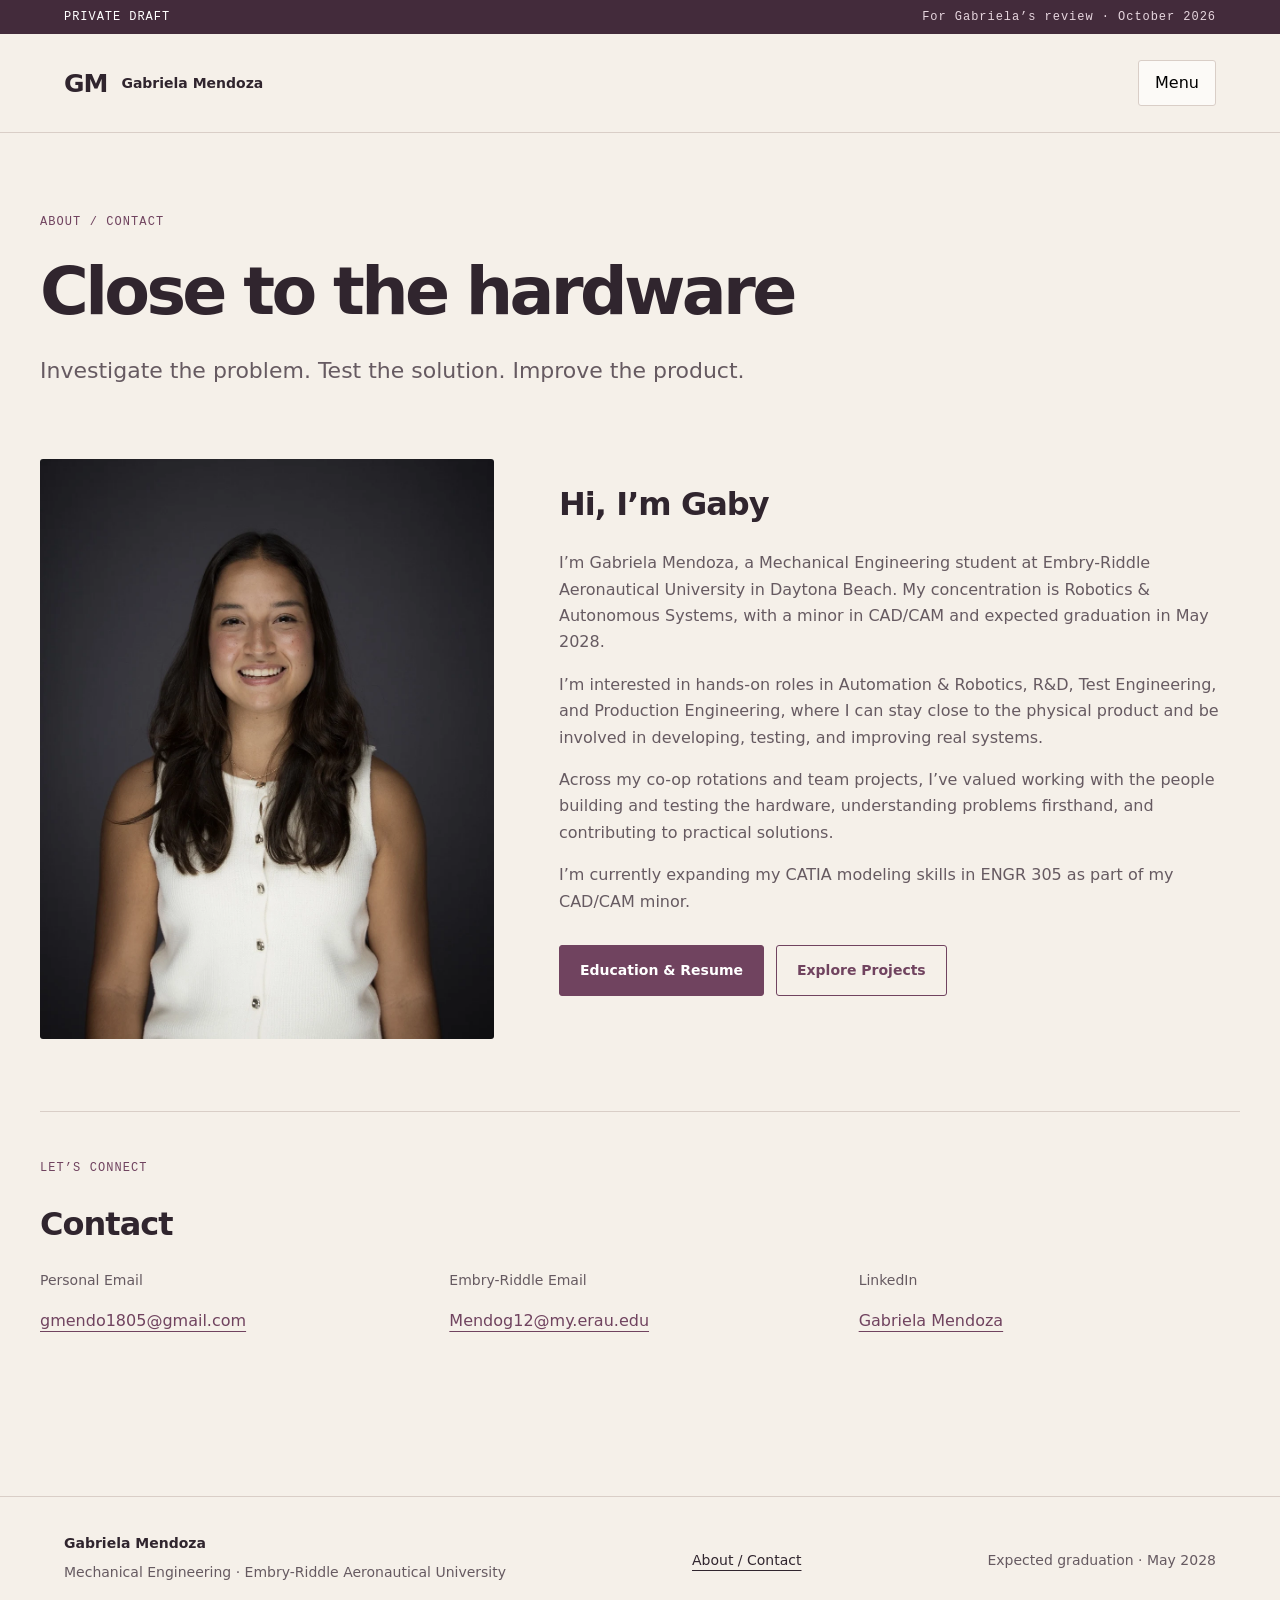
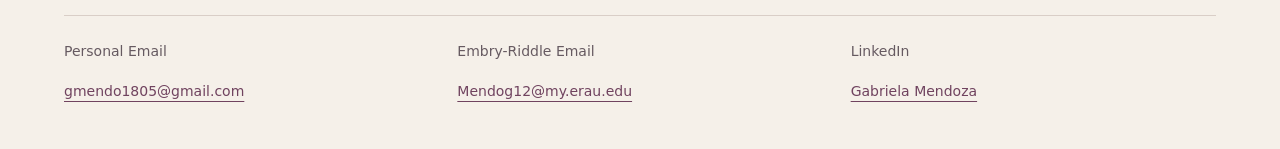
==== about.html @ 45b30d53 "Deploy approved portfolio dist without design changes" ====
<!doctype html><html lang="en"><head><meta charset="utf-8"><meta name="viewport" content="width=device-width,initial-scale=1"><title>About / Contact | Gabriela Mendoza</title><meta name="description" content="About Gabriela Mendoza, Mechanical Engineering student at Embry-Riddle."><meta name="robots" content="noindex,nofollow"><meta property="og:title" content="About / Contact | Gabriela Mendoza"><meta property="og:description" content="About Gabriela Mendoza, Mechanical Engineering student at Embry-Riddle."><meta property="og:type" content="website"><meta property="og:image" content="assets/social-preview.jpg"><link rel="icon" href="assets/favicon.svg"><link rel="stylesheet" href="assets/style.css"><link rel="stylesheet" href="assets/revision.css"><script src="assets/site.js" defer></script></head><body><a class="skip" href="#main">Skip to content</a><div class="preview">PRIVATE DRAFT <span>For Gabriela’s review · October 2026</span></div><header><a class="brand" href="index.html">GM<span>Gabriela Mendoza</span></a><button class="menu" aria-expanded="false" aria-controls="navigation">Menu</button><nav id="navigation" aria-label="Main navigation"><a href="index.html">Home</a><a href="education.html">Education</a><a href="experience.html">Professional Experience</a><a href="projects.html">Projects</a><a href="cad.html">CAD Portfolio</a><a href="certifications.html">Certifications</a><a href="resume.html">Resume</a><a href="about.html" aria-current="page">About / Contact</a></nav></header><main id="main"><section class="intro"><p class="eyebrow">About / Contact</p><h1>Close to the hardware</h1><p class="lead">Investigate the problem. Test the solution. Improve the product.</p></section><section class="about-layout"><figure class="photo "><img src="assets/web/headshot.webp" alt="Professional portrait of Gabriela Mendoza" loading="lazy" decoding="async" srcset="assets/web/headshot-480.webp 320w, assets/web/headshot-960.webp 640w, assets/web/headshot.webp 1024w" sizes="(max-width: 760px) 100vw, 60vw"></figure><div><h2>Hi, I’m Gaby</h2><p>I’m Gabriela Mendoza, a Mechanical Engineering student at Embry-Riddle Aeronautical University in Daytona Beach. My concentration is Robotics & Autonomous Systems, with a minor in CAD/CAM and expected graduation in May 2028.</p><p>I’m interested in hands-on roles in Automation &amp; Robotics, R&amp;D, Test Engineering, and Production Engineering, where I can stay close to the physical product and be involved in developing, testing, and improving real systems.</p><p>Across my co-op rotations and team projects, I’ve valued working with the people building and testing the hardware, understanding problems firsthand, and contributing to practical solutions.</p><p>I’m currently expanding my CATIA modeling skills in ENGR 305 as part of my CAD/CAM minor.</p><div class="actions"><a class="button" href="resume.html">Education & Resume</a><a class="button secondary" href="projects.html">Explore Projects</a></div></div></section><section id="contact" class="contact-section"><p class="eyebrow">Let’s connect</p><h2>Contact</h2><div class="contact-links"><div><span>Personal Email</span><a href="mailto:gmendo1805@gmail.com">gmendo1805@gmail.com</a></div><div><span>Embry-Riddle Email</span><a href="mailto:Mendog12@my.erau.edu">Mendog12@my.erau.edu</a></div><div><span>LinkedIn</span><a href="https://www.linkedin.com/in/gabriela-mendoza-131874274" target="_blank" rel="noopener">Gabriela Mendoza</a></div></div></section></main><footer><div><strong>Gabriela Mendoza</strong><p>Mechanical Engineering · Embry-Riddle Aeronautical University</p></div><a href="about.html">About / Contact</a><span>Expected graduation · May 2028</span><div class="footer-contact" aria-label="Contact Gabriela"><div class="contact-links"><div><span>Personal Email</span><a href="mailto:gmendo1805@gmail.com">gmendo1805@gmail.com</a></div><div><span>Embry-Riddle Email</span><a href="mailto:Mendog12@my.erau.edu">Mendog12@my.erau.edu</a></div><div><span>LinkedIn</span><a href="https://www.linkedin.com/in/gabriela-mendoza-131874274" target="_blank" rel="noopener">Gabriela Mendoza</a></div></div></div></footer></body></html>
---- assets/style.css ----
:root{--ink:#101828;--muted:#526174;--blue:#245c8e;--paper:#f7f8fa;--line:#d4dce5}*{box-sizing:border-box}html{scroll-behavior:smooth}body{margin:0;background:var(--paper);color:var(--ink);font:16px/1.65 system-ui,-apple-system,BlinkMacSystemFont,"Segoe UI",sans-serif}a{color:inherit;text-underline-offset:5px}button{font:inherit}a:focus-visible,button:focus-visible{outline:3px solid #327cc1;outline-offset:5px}.skip{position:absolute;left:20px;top:-100px;background:white;padding:12px;z-index:10}.skip:focus{top:10px}.preview{padding:8px 5%;background:#101828;color:white;font:12px/1.5 ui-monospace,monospace;letter-spacing:.08em;display:flex;justify-content:space-between}.preview span{color:#bdccde}header{max-width:1440px;margin:auto;padding:26px 5%;display:flex;align-items:center;justify-content:space-between;gap:20px;border-bottom:1px solid var(--line)}.brand{font-size:25px;font-weight:800;text-decoration:none;display:flex;align-items:center;gap:14px;letter-spacing:-1px}.brand span{font-size:14px;letter-spacing:0;font-weight:600}nav{display:flex;gap:23px}nav a{font-size:14px;text-decoration:none;padding:10px 0;color:var(--muted)}nav a:hover,nav a[aria-current]{color:var(--blue);box-shadow:0 2px var(--blue)}.menu{display:none}main{max-width:1280px;padding:0 40px 80px;margin:auto}section{margin:72px 0}.hero{display:grid;grid-template-columns:1.55fr 1fr;gap:75px;align-items:center;margin:74px 0 48px}.eyebrow{font:12px/1.6 ui-monospace,SFMono-Regular,Consolas,monospace;letter-spacing:.09em;text-transform:uppercase;color:var(--blue)}h1{font-size:clamp(44px,6.3vw,84px);line-height:1.04;letter-spacing:-.055em;margin:24px 0 28px;font-weight:650}h1 span{color:var(--blue)}h2{font-size:32px;line-height:1.2;letter-spacing:-.03em;font-weight:600}h3{font-size:21px;line-height:1.3;font-weight:600}p{color:var(--muted);max-width:70ch} .lead{font-size:22px;line-height:1.5;max-width:770px}.hero p:not(.eyebrow){max-width:650px}.actions{display:flex;align-items:center;flex-wrap:wrap;gap:12px;margin-top:30px}.button{display:inline-block;padding:13px 20px;background:var(--blue);color:white;border:1px solid var(--blue);text-decoration:none;font-size:14px;font-weight:600;border-radius:3px;min-height:48px}.button:hover{background:#17466e}.button.secondary{color:var(--blue);background:transparent}.button.secondary:hover{background:#eaf1f7}.text-link{padding:12px;font-size:14px;font-weight:600}.education{background:#eaf1f7;padding:38px;border-top:4px solid var(--blue)}.big{font-size:92px;font-weight:500;line-height:1.1;display:block;letter-spacing:-6px;margin:20px 0;color:var(--blue)}.education h2{font-size:28px;margin:16px 0}.rule{height:1px;background:#c1d1e0;margin:25px 0}.roles{font-size:14px;padding:25px 0;border-top:1px solid var(--line);border-bottom:1px solid var(--line);color:var(--blue)}.section-title{display:flex;justify-content:space-between;align-items:center;gap:20px;margin-bottom:30px}.section-title a{font-size:14px;color:var(--blue)}.progress{display:grid;grid-template-columns:repeat(3,1fr);gap:28px}.progress>div{border-top:2px solid var(--blue);padding-top:18px}.progress span{font:12px ui-monospace,monospace;color:var(--blue)}.cards{display:grid;grid-template-columns:repeat(3,1fr);gap:22px}.cards.two{grid-template-columns:repeat(2,1fr)}.card{padding:34px 28px;display:flex;flex-direction:column;background:white;border:1px solid var(--line);text-decoration:none;min-height:270px;transition:transform .15s,border-color .15s}.card:hover{transform:translateY(-4px);border-color:var(--blue)}.card h3{font-size:27px;margin:28px 0 8px}.card p{margin:0 0 28px}.card-link{margin-top:auto;font-size:14px;color:var(--blue);text-decoration:underline}.intro{margin:80px 0 60px;max-width:950px}.intro h1{font-size:clamp(42px,5.2vw,70px)}.rotation{display:grid;grid-template-columns:1fr 1.25fr;gap:85px;padding-top:45px;border-top:1px solid var(--line)}.index{font-size:48px;color:#a7b7c8;line-height:1.2}.detail{padding-bottom:15px;border-bottom:1px solid var(--line);margin-bottom:24px}.detail h3{margin-top:0}.footnote{font-size:14px;border-left:3px solid var(--blue);padding-left:20px}.asset-note{padding:30px;background:#eaf1f7;border:1px dashed #a3b8cc;margin:25px 0}.asset-note p{margin:8px 0}.case{display:grid;grid-template-columns:1fr 2fr;gap:70px}.case article{margin-bottom:45px}.case h2{margin-top:0}.case aside{border-top:2px solid var(--blue);padding-top:22px}.cad-empty{background:#eaeaf3;padding:55px;border-top:4px solid #424777}.cad-empty .eyebrow{color:#424777}.resume-sheet{background:white;border:1px solid var(--line);padding:45px}.callout{border-top:1px solid var(--line);padding-top:35px}footer{border-top:1px solid var(--line);max-width:1440px;margin:auto;padding:35px 5%;display:flex;justify-content:space-between;gap:25px;align-items:center;font-size:14px}footer p{margin:6px 0}footer span{color:var(--muted)}@media(max-width:1100px){nav{gap:12px}.brand span{display:none}.hero{gap:35px}.rotation{gap:35px}}@media(max-width:760px){main{padding:0 22px 45px}header{flex-wrap:wrap;padding:18px 22px}.brand span{display:block}.menu{display:block;border:1px solid var(--line);background:white;padding:9px 16px;border-radius:3px}nav{display:none;width:100%;flex-direction:column;gap:0}nav.open{display:flex}nav a{padding:12px}.preview{padding:8px 22px}.preview span{font-size:11px;letter-spacing:0}.hero,.rotation,.case{grid-template-columns:1fr;gap:30px}.hero{margin-top:45px}.hero h1{font-size:64px}.education{padding:28px}.big{font-size:70px}.cards,.cards.two,.progress{grid-template-columns:1fr}.card{min-height:240px}.section-title{align-items:flex-start;flex-direction:column;gap:0}.section-title h2{margin-bottom:12px}section{margin:48px 0}.intro{margin-top:48px}.intro h1{font-size:48px}.resume-sheet,.cad-empty{padding:26px}.case aside{max-width:100%}footer{align-items:flex-start;flex-direction:column}.lead{font-size:20px}}@media(prefers-reduced-motion:reduce){html{scroll-behavior:auto}*{transition:none!important}}
---- assets/revision.css ----
:root{--ink:#30252e;--muted:#665a61;--blue:#70435f;--paper:#f5f0e9;--line:#d9cec7}body{background:var(--paper)}.preview{background:#432b3b}.preview span{color:#e7d6df}h1{font-weight:600}.hero{grid-template-columns:1.45fr .9fr;gap:70px}.hero h1{font-size:clamp(48px,6vw,80px)}.hero .lead{font-size:20px}.portrait{margin:0}.portrait img{width:100%;height:540px;object-fit:cover;object-position:center 25%;border-radius:3px;background:#d7c8c5}.portrait figcaption{font:12px/1.6 ui-monospace,monospace;color:var(--muted);margin-top:10px}.button:hover{background:#513046}.button.secondary:hover{background:#eae0e5}.education-row{display:grid;grid-template-columns:1.1fr .9fr 1.2fr;gap:40px;border-top:1px solid var(--line);padding:25px 0}.education-row h3{margin-top:15px}.progress span,.eyebrow{color:var(--blue)}.education{background:#eee5dc}.visual-card{padding:0;overflow:hidden;border-color:var(--line);background:#fcfaf7;min-height:0}.visual-card>img{width:100%;height:240px;object-fit:cover}.visual-card>div{padding:26px;display:flex;flex-direction:column;flex:1}.visual-card h3{margin-top:18px;font-size:26px}.visual-card .card-link{margin-top:auto}.visual-card:nth-child(3)>img{object-fit:contain;background:#424777}.photo{margin:0}.photo img{display:block;width:100%;height:auto;border-radius:3px}.photo figcaption{font-size:14px;color:var(--muted);margin-top:12px}.wide-photo{background:#e6ddd3;padding:25px}.wide-photo img{height:550px;object-fit:contain}.experience-photo{float:right;width:28%;margin:0 0 35px 40px}.experience-photo img{max-height:340px;object-fit:cover;object-position:center 68%}.experience-context{max-width:780px;font-size:18px}.rotation{clear:both;gap:60px}.rotation h2{font-size:30px}.index{color:#b698aa}.metrics{display:grid;gap:18px;margin:30px 0}.metrics>div{padding:15px 0;border-top:1px solid var(--line)}.metrics strong{font-size:34px;color:var(--blue);display:block;line-height:1.2}.metrics span{font-size:14px;color:var(--muted)}.star{margin:60px 0}.star-step{display:grid;grid-template-columns:1fr 1.55fr;gap:65px;padding:38px 0;border-top:1px solid var(--line)}.star-step h2{font-size:30px}.star-step p:first-child{margin-top:0}.star-step .photo{margin:28px 0}.star-step img{max-height:540px;object-fit:contain;background:#e8dfd5}.weld-photo img{max-height:390px}.challenge{padding:35px;background:#ece3da}.source-link{font-size:14px;color:var(--blue)}.cad-feature{display:grid;grid-template-columns:1fr 1fr;gap:50px;align-items:center;padding:35px;background:#e8dfe5}.cad-feature img{max-height:320px;object-fit:contain;background:#424777}.cad-lead{padding:25px;background:#e9e3ed}.cad-lead img{height:360px;object-fit:contain}.gallery-grid{display:grid;grid-template-columns:repeat(3,1fr);gap:24px}.model{background:#fcfaf7;border:1px solid var(--line);text-decoration:none;display:block}.model img{width:100%;height:240px;object-fit:contain;background:#424777;display:block}.model span{display:block;padding:16px;font-size:15px}.model:hover{border-color:var(--blue)}.about-layout{display:grid;grid-template-columns:.8fr 1.2fr;gap:65px;align-items:start}.about-layout img{max-height:580px;object-fit:cover}.video-panel{margin:35px 0}.video-panel video{width:100%;max-height:540px;background:#30252e;border-radius:3px}.video-panel figcaption{font-size:14px;color:var(--muted);margin-top:10px}a:focus-visible,button:focus-visible{outline-color:#70435f}.resume-sheet{background:#fcfaf7}@media(max-width:1000px){header{flex-wrap:wrap}.hero{gap:35px}.portrait img{height:480px}.gallery-grid{grid-template-columns:repeat(2,1fr)}.star-step{gap:35px}.education-row{gap:25px}}@media(max-width:760px){.hero,.education-row,.star-step,.cad-feature,.about-layout{grid-template-columns:1fr;gap:24px}.portrait{max-width:450px}.portrait img{height:430px}.hero h1{font-size:60px}.experience-photo{float:none;width:100%;margin:30px 0}.experience-photo img{max-height:440px;object-fit:contain}.rotation{gap:20px}.education-row{padding-top:15px}.education-row>div{border-bottom:1px solid var(--line);padding-bottom:15px}.wide-photo{padding:12px}.wide-photo img{height:420px}.visual-card>img{height:260px}.cad-feature{padding:22px}.gallery-grid{grid-template-columns:1fr}.model img{height:280px}.star-step{padding:25px 0}.star-step h2{margin:12px 0 0}.challenge{padding:24px}.about-layout .photo{max-width:420px}.cad-lead{padding:15px}.cad-lead img{height:260px}.metrics{grid-template-columns:1fr}.preview{flex-wrap:wrap;gap:4px}.hero .lead{font-size:19px}}

.experience-heading .experience-subtitle{display:block;font-size:clamp(24px,3vw,36px);line-height:1.35;letter-spacing:-.02em;color:var(--muted);margin-top:18px}.nowrap{white-space:nowrap}.experience-heading .nowrap{color:inherit}.combined-impact p{margin:12px 0}.combined-impact .impact-context{font-size:14px}.skill-grid{display:grid;grid-template-columns:repeat(3,1fr);gap:22px}.skill-grid article{border-top:2px solid #424777;padding-top:12px}.skill-grid h3{font-size:20px;color:#424777}.mouse-model img,.mouse-presentation img{filter:sepia(1) saturate(1.8) hue-rotate(205deg) brightness(.83);background:#424777}.mouse-presentation{background:#424777;padding:24px;max-width:850px}.mouse-presentation img{width:100%;height:auto;display:block}.mouse-detail{scroll-margin-top:30px}@media(max-width:760px){.skill-grid{grid-template-columns:1fr}.experience-heading .experience-subtitle{font-size:25px}.mouse-presentation{padding:12px}}

.contact-section{padding-top:35px;border-top:1px solid var(--line)}.contact-links{display:grid;grid-template-columns:repeat(3,minmax(0,1fr));gap:28px}.contact-links>div{display:flex;flex-direction:column;gap:7px}.contact-links span{font-size:14px;color:var(--muted)}.contact-links a{color:var(--blue);font-size:16px;overflow-wrap:anywhere;min-height:44px;display:flex;align-items:center}footer{flex-wrap:wrap}.footer-contact{flex-basis:100%;border-top:1px solid var(--line);padding-top:24px}.footer-contact .contact-links a{font-size:14px}@media(max-width:760px){.contact-links{grid-template-columns:1fr;gap:18px}.footer-contact{width:100%}}

.structures-training .photo{margin:24px 0 8px;max-width:640px}.structures-training .photo img{width:100%;height:auto}.structures-training figcaption{font-size:14px;line-height:1.6}

.credential-grid{display:grid;grid-template-columns:repeat(2,minmax(0,1fr));gap:24px}.credential-card{background:#fcfaf7;border:1px solid var(--line);padding:30px}.credential-card h3{font-size:25px;margin:8px 0 14px}.credential-org{font-weight:600;color:var(--ink)}.credential-date{font-size:14px}.credential-image{width:100%;height:330px;object-fit:contain;display:block;margin:25px 0;background:#eee5dc}.recognition-image{height:420px}.credential-card blockquote{margin:20px 0;padding-left:20px;border-left:3px solid var(--blue);color:var(--muted)}.pdf-preview{margin:35px 0}.pdf-preview object{display:block;width:100%;height:1000px;border:1px solid var(--line);background:white}.pdf-preview img{width:100%;height:auto}.resume-actions{margin-top:-20px}@media(max-width:1280px){header{flex-wrap:wrap}.menu{display:block;border:1px solid var(--line);background:#fcfaf7;padding:9px 16px;border-radius:3px}nav{display:none;width:100%;flex-direction:column;gap:0}nav.open{display:flex}nav a{padding:12px}}@media(max-width:760px){.credential-grid{grid-template-columns:1fr}.credential-card{padding:22px}.credential-image{height:280px}.recognition-image{height:340px}.pdf-preview object{height:650px}}

.education-row{grid-template-columns:1.2fr 1fr}.recognition-image{height:auto;max-height:none;object-fit:contain}.structures-training .photo{max-width:570px}.resume-card-preview{max-width:380px;margin:45px auto 60px;padding:16px;background:#fcfaf7;border:1px solid var(--line);box-shadow:0 6px 20px #30252e0a}.resume-card-preview img{display:block;width:100%;height:auto}.resume-actions{margin:0 0 20px}.resume-card-preview a{display:block}.resume-card-preview a:focus-visible{outline-offset:8px}@media(max-width:760px){.education-row{grid-template-columns:1fr}.resume-card-preview{max-width:300px;margin-top:35px}}
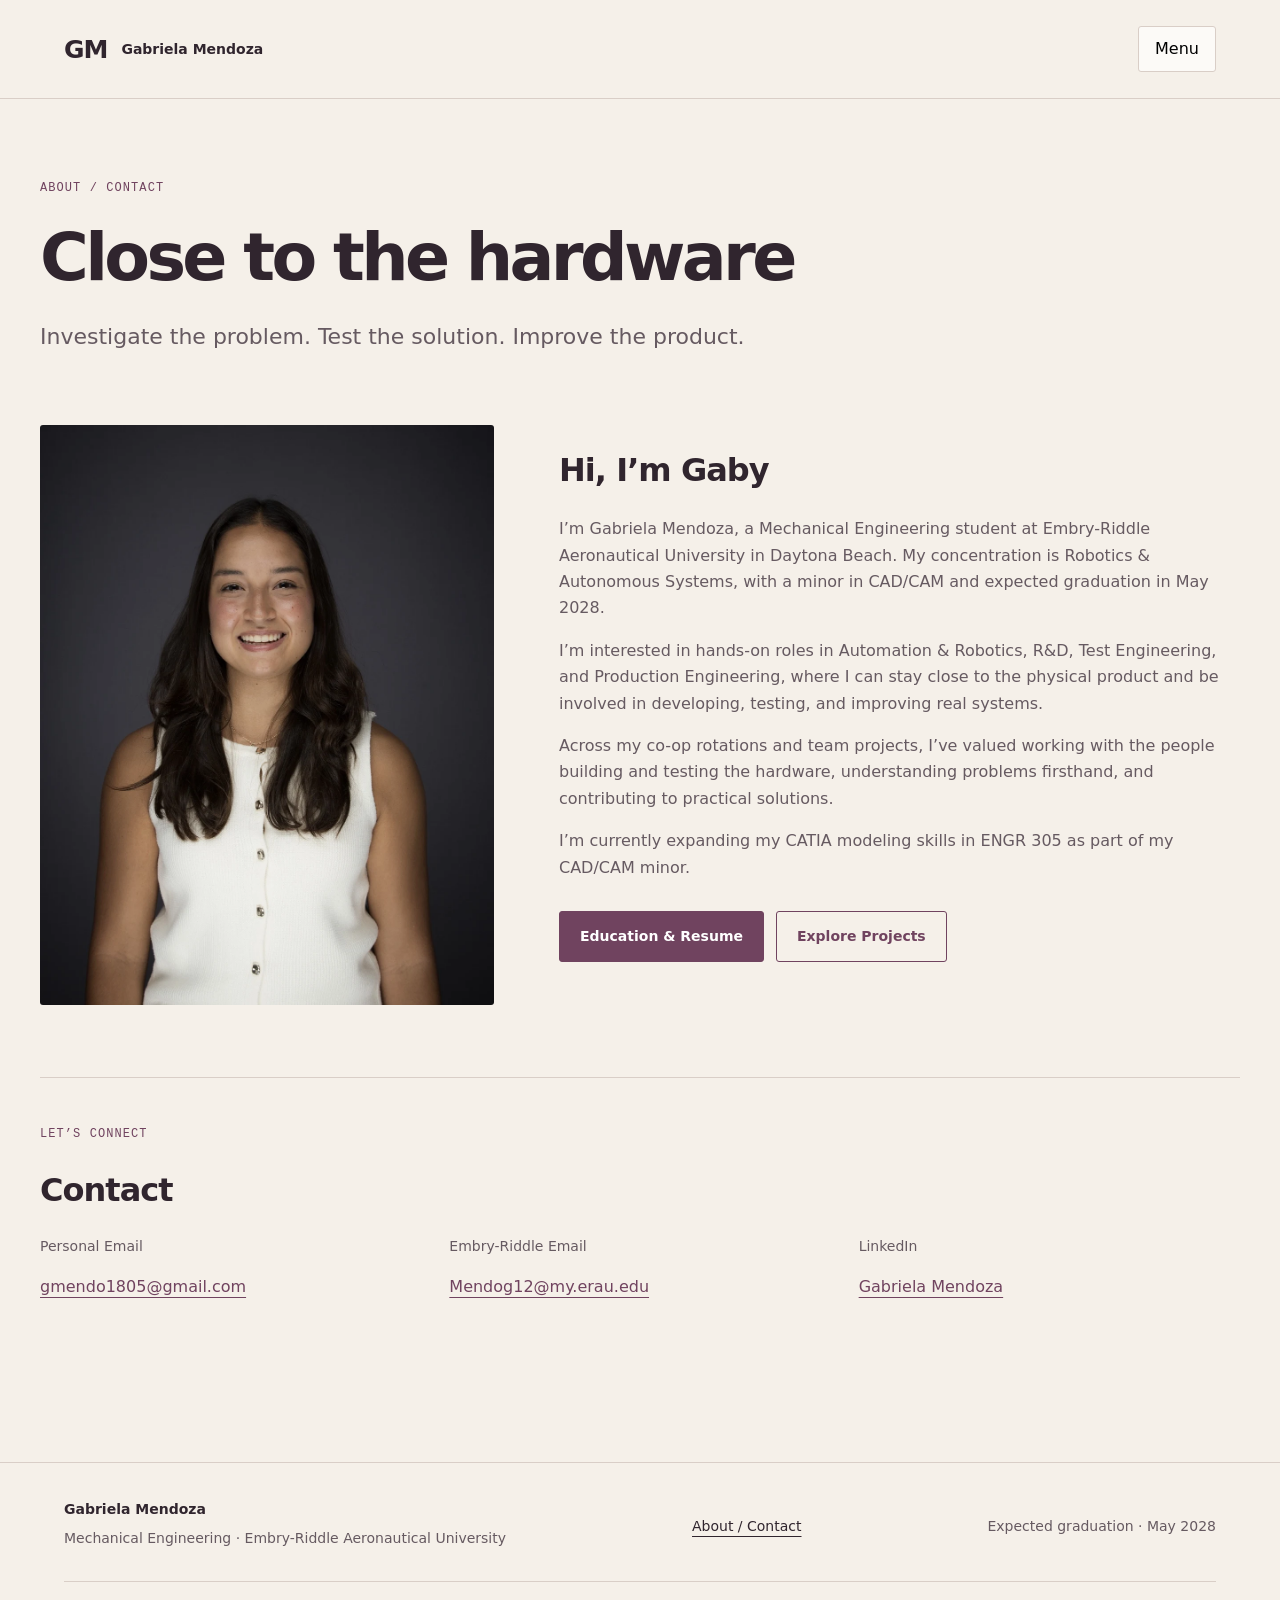
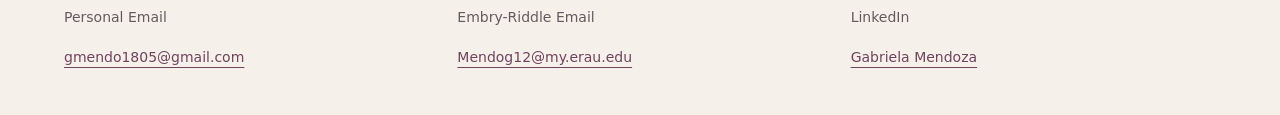
==== commit 3456a8b3: "Remove draft banner and improve public crawler metadata" ====
--- a/about.html
+++ b/about.html
@@ -1 +1 @@
-<!doctype html><html lang="en"><head><meta charset="utf-8"><meta name="viewport" content="width=device-width,initial-scale=1"><title>About / Contact | Gabriela Mendoza</title><meta name="description" content="About Gabriela Mendoza, Mechanical Engineering student at Embry-Riddle."><meta name="robots" content="noindex,nofollow"><meta property="og:title" content="About / Contact | Gabriela Mendoza"><meta property="og:description" content="About Gabriela Mendoza, Mechanical Engineering student at Embry-Riddle."><meta property="og:type" content="website"><meta property="og:image" content="assets/social-preview.jpg"><link rel="icon" href="assets/favicon.svg"><link rel="stylesheet" href="assets/style.css"><link rel="stylesheet" href="assets/revision.css"><script src="assets/site.js" defer></script></head><body><a class="skip" href="#main">Skip to content</a><div class="preview">PRIVATE DRAFT <span>For Gabriela’s review · October 2026</span></div><header><a class="brand" href="index.html">GM<span>Gabriela Mendoza</span></a><button class="menu" aria-expanded="false" aria-controls="navigation">Menu</button><nav id="navigation" aria-label="Main navigation"><a href="index.html">Home</a><a href="education.html">Education</a><a href="experience.html">Professional Experience</a><a href="projects.html">Projects</a><a href="cad.html">CAD Portfolio</a><a href="certifications.html">Certifications</a><a href="resume.html">Resume</a><a href="about.html" aria-current="page">About / Contact</a></nav></header><main id="main"><section class="intro"><p class="eyebrow">About / Contact</p><h1>Close to the hardware</h1><p class="lead">Investigate the problem. Test the solution. Improve the product.</p></section><section class="about-layout"><figure class="photo "><img src="assets/web/headshot.webp" alt="Professional portrait of Gabriela Mendoza" loading="lazy" decoding="async" srcset="assets/web/headshot-480.webp 320w, assets/web/headshot-960.webp 640w, assets/web/headshot.webp 1024w" sizes="(max-width: 760px) 100vw, 60vw"></figure><div><h2>Hi, I’m Gaby</h2><p>I’m Gabriela Mendoza, a Mechanical Engineering student at Embry-Riddle Aeronautical University in Daytona Beach. My concentration is Robotics & Autonomous Systems, with a minor in CAD/CAM and expected graduation in May 2028.</p><p>I’m interested in hands-on roles in Automation &amp; Robotics, R&amp;D, Test Engineering, and Production Engineering, where I can stay close to the physical product and be involved in developing, testing, and improving real systems.</p><p>Across my co-op rotations and team projects, I’ve valued working with the people building and testing the hardware, understanding problems firsthand, and contributing to practical solutions.</p><p>I’m currently expanding my CATIA modeling skills in ENGR 305 as part of my CAD/CAM minor.</p><div class="actions"><a class="button" href="resume.html">Education & Resume</a><a class="button secondary" href="projects.html">Explore Projects</a></div></div></section><section id="contact" class="contact-section"><p class="eyebrow">Let’s connect</p><h2>Contact</h2><div class="contact-links"><div><span>Personal Email</span><a href="mailto:gmendo1805@gmail.com">gmendo1805@gmail.com</a></div><div><span>Embry-Riddle Email</span><a href="mailto:Mendog12@my.erau.edu">Mendog12@my.erau.edu</a></div><div><span>LinkedIn</span><a href="https://www.linkedin.com/in/gabriela-mendoza-131874274" target="_blank" rel="noopener">Gabriela Mendoza</a></div></div></section></main><footer><div><strong>Gabriela Mendoza</strong><p>Mechanical Engineering · Embry-Riddle Aeronautical University</p></div><a href="about.html">About / Contact</a><span>Expected graduation · May 2028</span><div class="footer-contact" aria-label="Contact Gabriela"><div class="contact-links"><div><span>Personal Email</span><a href="mailto:gmendo1805@gmail.com">gmendo1805@gmail.com</a></div><div><span>Embry-Riddle Email</span><a href="mailto:Mendog12@my.erau.edu">Mendog12@my.erau.edu</a></div><div><span>LinkedIn</span><a href="https://www.linkedin.com/in/gabriela-mendoza-131874274" target="_blank" rel="noopener">Gabriela Mendoza</a></div></div></div></footer></body></html>+<!doctype html><html lang="en"><head><meta charset="utf-8"><meta name="viewport" content="width=device-width,initial-scale=1"><title>About / Contact | Gabriela Mendoza</title><meta name="description" content="About Gabriela Mendoza, Mechanical Engineering student at Embry-Riddle."><meta name="robots" content="index,follow"><meta property="og:title" content="About / Contact | Gabriela Mendoza"><meta property="og:description" content="About Gabriela Mendoza, Mechanical Engineering student at Embry-Riddle."><meta property="og:type" content="website"><meta property="og:image" content="https://gmendo1805.github.io/engineering-portfolio/assets/social-preview.jpg"><link rel="icon" href="assets/favicon.svg"><link rel="stylesheet" href="assets/style.css"><link rel="stylesheet" href="assets/revision.css"><script src="assets/site.js" defer></script><link rel="canonical" href="https://gmendo1805.github.io/engineering-portfolio/about.html"><meta property="og:url" content="https://gmendo1805.github.io/engineering-portfolio/about.html"></head><body><a class="skip" href="#main">Skip to content</a><header><a class="brand" href="index.html">GM<span>Gabriela Mendoza</span></a><button class="menu" aria-expanded="false" aria-controls="navigation">Menu</button><nav id="navigation" aria-label="Main navigation"><a href="index.html">Home</a><a href="education.html">Education</a><a href="experience.html">Professional Experience</a><a href="projects.html">Projects</a><a href="cad.html">CAD Portfolio</a><a href="certifications.html">Certifications</a><a href="resume.html">Resume</a><a href="about.html" aria-current="page">About / Contact</a></nav></header><main id="main"><section class="intro"><p class="eyebrow">About / Contact</p><h1>Close to the hardware</h1><p class="lead">Investigate the problem. Test the solution. Improve the product.</p></section><section class="about-layout"><figure class="photo "><img src="assets/web/headshot.webp" alt="Professional portrait of Gabriela Mendoza" loading="lazy" decoding="async" srcset="assets/web/headshot-480.webp 320w, assets/web/headshot-960.webp 640w, assets/web/headshot.webp 1024w" sizes="(max-width: 760px) 100vw, 60vw"></figure><div><h2>Hi, I’m Gaby</h2><p>I’m Gabriela Mendoza, a Mechanical Engineering student at Embry-Riddle Aeronautical University in Daytona Beach. My concentration is Robotics & Autonomous Systems, with a minor in CAD/CAM and expected graduation in May 2028.</p><p>I’m interested in hands-on roles in Automation &amp; Robotics, R&amp;D, Test Engineering, and Production Engineering, where I can stay close to the physical product and be involved in developing, testing, and improving real systems.</p><p>Across my co-op rotations and team projects, I’ve valued working with the people building and testing the hardware, understanding problems firsthand, and contributing to practical solutions.</p><p>I’m currently expanding my CATIA modeling skills in ENGR 305 as part of my CAD/CAM minor.</p><div class="actions"><a class="button" href="resume.html">Education & Resume</a><a class="button secondary" href="projects.html">Explore Projects</a></div></div></section><section id="contact" class="contact-section"><p class="eyebrow">Let’s connect</p><h2>Contact</h2><div class="contact-links"><div><span>Personal Email</span><a href="mailto:gmendo1805@gmail.com">gmendo1805@gmail.com</a></div><div><span>Embry-Riddle Email</span><a href="mailto:Mendog12@my.erau.edu">Mendog12@my.erau.edu</a></div><div><span>LinkedIn</span><a href="https://www.linkedin.com/in/gabriela-mendoza-131874274" target="_blank" rel="noopener">Gabriela Mendoza</a></div></div></section></main><footer><div><strong>Gabriela Mendoza</strong><p>Mechanical Engineering · Embry-Riddle Aeronautical University</p></div><a href="about.html">About / Contact</a><span>Expected graduation · May 2028</span><div class="footer-contact" aria-label="Contact Gabriela"><div class="contact-links"><div><span>Personal Email</span><a href="mailto:gmendo1805@gmail.com">gmendo1805@gmail.com</a></div><div><span>Embry-Riddle Email</span><a href="mailto:Mendog12@my.erau.edu">Mendog12@my.erau.edu</a></div><div><span>LinkedIn</span><a href="https://www.linkedin.com/in/gabriela-mendoza-131874274" target="_blank" rel="noopener">Gabriela Mendoza</a></div></div></div></footer></body></html>
